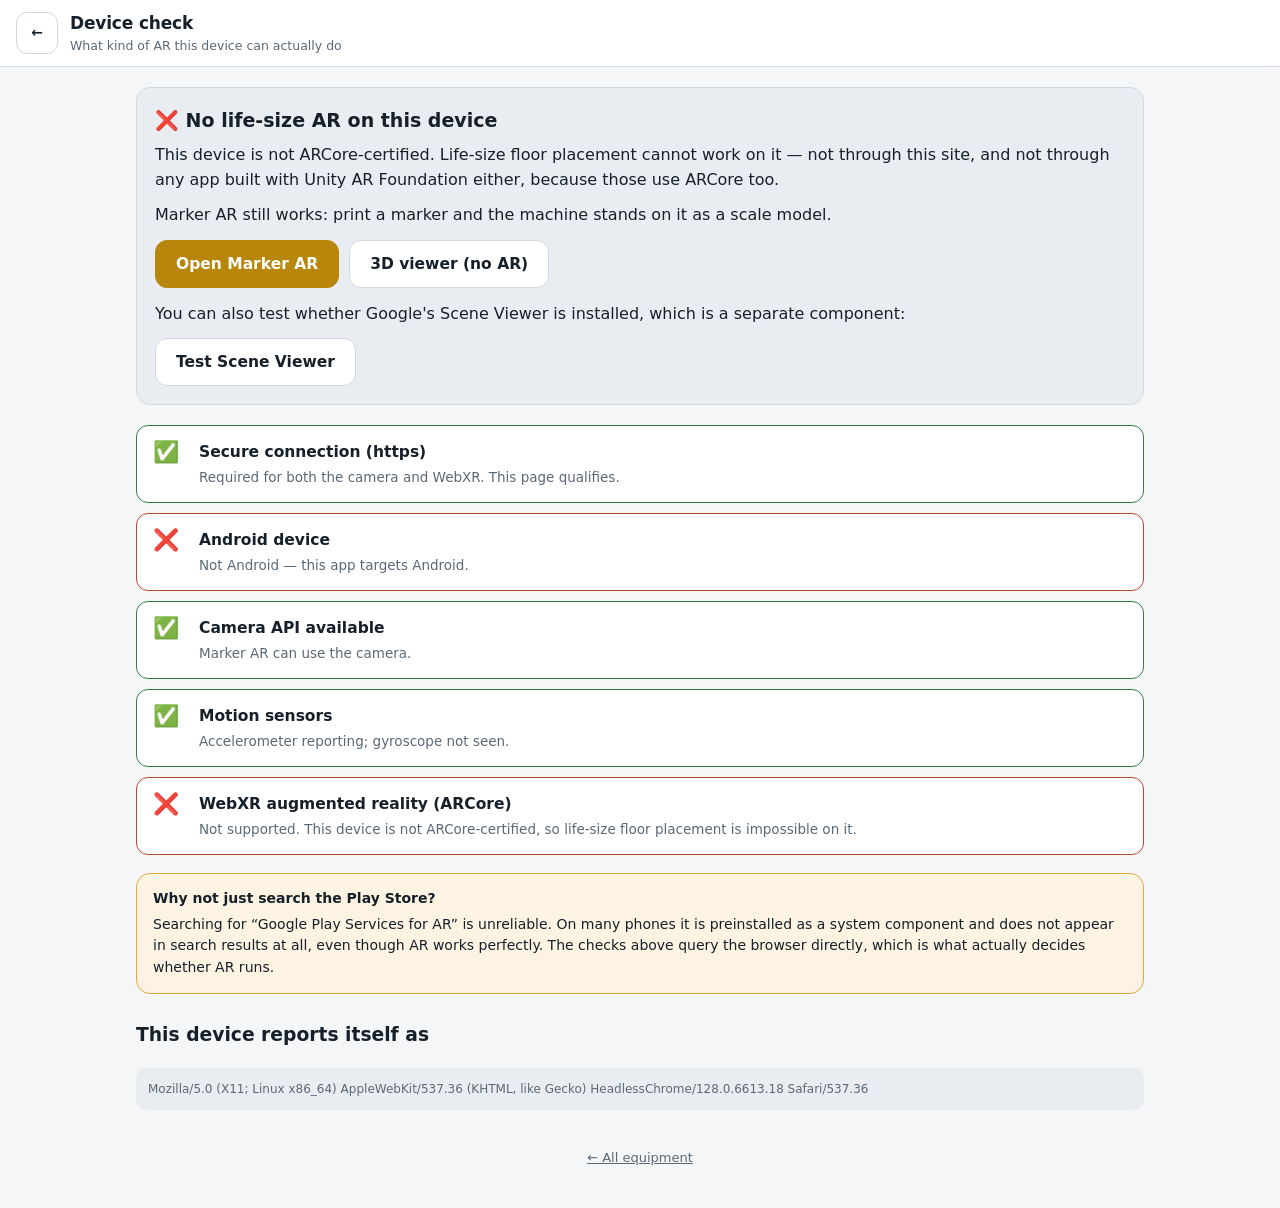
==== web/check.html @ da91e5fd "Add a device capability check page Searching the Play Store for 'Google Play Services for AR' gives " ====
<!doctype html>
<html lang="en">
<head>
<meta charset="utf-8">
<meta name="viewport" content="width=device-width, initial-scale=1, viewport-fit=cover">
<title>Device check — Mining Equipment AR</title>
<meta name="theme-color" content="#f0b323">
<link rel="stylesheet" href="app.css">
<style>
  .result { display: grid; gap: 10px; margin: 18px 0; }
  .row {
    display: grid; grid-template-columns: 34px 1fr; gap: 12px;
    align-items: start; padding: 14px 16px;
    border: 1px solid var(--line); border-radius: 12px; background: var(--surface);
  }
  .row .mark { font-size: 21px; line-height: 1.2; }
  .row h3 { margin: 0 0 3px; font-size: 15.5px; }
  .row p { margin: 0; font-size: 13.5px; color: var(--muted); }
  .row.yes { border-color: #2e7d46; }
  .row.no  { border-color: #b4472e; }
  .verdict {
    padding: 18px; border-radius: 14px; margin: 20px 0;
    background: var(--surface-2); border: 1px solid var(--line);
  }
  .verdict h2 { margin: 0 0 8px; font-size: 19px; }
  .verdict p { margin: 0 0 10px; }
  .btnrow { display: flex; flex-wrap: wrap; gap: 10px; margin-top: 12px; }
  .b {
    display: inline-flex; align-items: center; justify-content: center;
    min-height: 48px; padding: 0 20px; border-radius: 12px;
    font-size: 15.5px; font-weight: 700; text-decoration: none;
    border: 1px solid var(--line); background: var(--surface); color: var(--text);
  }
  .b.main { background: var(--accent); color: var(--accent-ink); border-color: var(--accent); }
  .ua { font-size: 12px; color: var(--muted); word-break: break-all;
        background: var(--surface-2); padding: 12px; border-radius: 10px; }
</style>
</head>
<body>

<header class="topbar">
  <a class="iconbtn" href="index.html" aria-label="Back">←</a>
  <div class="grow">
    <h1>Device check</h1>
    <p class="sub">What kind of AR this device can actually do</p>
  </div>
</header>

<main class="wrap">
  <div class="verdict" id="verdict">
    <h2>Testing…</h2>
    <p>One moment.</p>
  </div>

  <div class="result" id="result"></div>

  <div class="note">
    <strong>Why not just search the Play Store?</strong>
    Searching for “Google Play Services for AR” is unreliable. On many phones
    it is preinstalled as a system component and does not appear in search
    results at all, even though AR works perfectly. The checks above query the
    browser directly, which is what actually decides whether AR runs.
  </div>

  <h3 style="margin-top:26px">This device reports itself as</h3>
  <p class="ua" id="ua"></p>
</main>

<footer>
  <a href="index.html">← All equipment</a>
</footer>

<script>
(function () {
  "use strict";

  var resultEl = document.getElementById("result");
  var verdictEl = document.getElementById("verdict");
  document.getElementById("ua").textContent = navigator.userAgent;

  var checks = [];

  function add(ok, title, detail) {
    checks.push({ ok: ok, title: title, detail: detail });
  }

  function draw() {
    resultEl.innerHTML = checks.map(function (c) {
      var cls = c.ok === null ? "" : (c.ok ? "yes" : "no");
      var mark = c.ok === null ? "—" : (c.ok ? "✅" : "❌");
      return '<div class="row ' + cls + '">' +
             '<div class="mark">' + mark + "</div>" +
             "<div><h3>" + c.title + "</h3><p>" + c.detail + "</p></div></div>";
    }).join("");
  }

  var ua = navigator.userAgent;
  var isAndroid = /Android/i.test(ua);
  var isChrome = /Chrome\//.test(ua) && !/EdgA|OPR|SamsungBrowser/.test(ua);
  var secure = window.isSecureContext;

  add(secure, "Secure connection (https)",
      secure ? "Required for both the camera and WebXR. This page qualifies."
             : "This page is on plain http, so the camera and WebXR are " +
               "blocked no matter what the hardware can do.");

  add(isAndroid, "Android device",
      isAndroid ? "Detected Android." : "Not Android — this app targets Android.");

  var hasCam = !!(navigator.mediaDevices && navigator.mediaDevices.getUserMedia);
  add(hasCam, "Camera API available",
      hasCam ? "Marker AR can use the camera."
             : "No camera API, so no AR of any kind.");

  add(null, "Motion sensors", "checking…");
  add(null, "WebXR augmented reality (ARCore)", "checking…");
  draw();

  // Motion sensors: needed for stable tracking of any kind.
  var motionIndex = 3;
  var gotMotion = false;
  function motionResult(ok, detail) {
    checks[motionIndex] = { ok: ok, title: "Motion sensors", detail: detail };
    draw();
  }
  if (typeof DeviceMotionEvent === "undefined") {
    motionResult(false, "No motion sensor API in this browser.");
  } else {
    var timer = setTimeout(function () {
      if (!gotMotion) {
        motionResult(null, "No readings within 2 seconds. On some devices " +
                     "permission is needed first; this is not conclusive.");
      }
    }, 2000);
    window.addEventListener("devicemotion", function handler(e) {
      if (gotMotion) return;
      gotMotion = true;
      clearTimeout(timer);
      var rot = e.rotationRate && (e.rotationRate.alpha !== null);
      motionResult(true, rot ? "Accelerometer and gyroscope are reporting."
                             : "Accelerometer reporting; gyroscope not seen.");
      window.removeEventListener("devicemotion", handler);
    });
  }

  // The decisive test: WebXR immersive-ar means ARCore is present and working.
  var xrIndex = 4;
  function finish(hasXR, detail) {
    checks[xrIndex] = {
      ok: hasXR, title: "WebXR augmented reality (ARCore)", detail: detail
    };
    draw();
    verdict(hasXR);
  }

  if (!navigator.xr) {
    finish(false, "This browser exposes no WebXR at all, which on Android " +
                  "means Google Play Services for AR is absent.");
  } else if (!navigator.xr.isSessionSupported) {
    finish(false, "WebXR is present but incomplete.");
  } else {
    navigator.xr.isSessionSupported("immersive-ar").then(function (ok) {
      finish(ok, ok ? "Supported. This device can place models on the floor at "
                    + "full size."
                    : "Not supported. This device is not ARCore-certified, so "
                    + "life-size floor placement is impossible on it.");
    }).catch(function () {
      finish(false, "The check failed, which in practice means unsupported.");
    });
  }

  function verdict(hasXR) {
    if (hasXR) {
      verdictEl.innerHTML =
        "<h2>✅ Full AR works on this device</h2>" +
        "<p>You can place a machine on the ground at true 1:1 and walk " +
        "around it. This is the device to use for the life-size demonstration.</p>" +
        '<div class="btnrow">' +
          '<a class="b main" href="viewer.html?m=dumper">Open the dumper</a>' +
          '<a class="b" href="viewer.html?m=shovel">Open the shovel</a>' +
        "</div>";
    } else {
      verdictEl.innerHTML =
        "<h2>❌ No life-size AR on this device</h2>" +
        "<p>This device is not ARCore-certified. Life-size floor placement " +
        "cannot work on it — not through this site, and not through any app " +
        "built with Unity AR Foundation either, because those use ARCore too.</p>" +
        "<p>Marker AR still works: print a marker and the machine stands on " +
        "it as a scale model.</p>" +
        '<div class="btnrow">' +
          '<a class="b main" href="marker.html">Open Marker AR</a>' +
          '<a class="b" href="viewer.html?m=dumper">3D viewer (no AR)</a>' +
        "</div>" +
        "<p style=\"margin-top:14px\">You can also test whether Google's " +
        "Scene Viewer is installed, which is a separate component:</p>" +
        '<div class="btnrow"><a class="b" id="sv" href="#">Test Scene Viewer</a></div>';

      var sv = document.getElementById("sv");
      if (sv) {
        sv.addEventListener("click", function (ev) {
          ev.preventDefault();
          var model = location.href.replace(/check\.html.*$/, "") + "models/dumper.glb";
          var fallback = location.href;
          location.href = "intent://arvr.google.com/scene-viewer/1.0?file=" +
            encodeURIComponent(model) + "&mode=ar_only" +
            "#Intent;scheme=https;package=com.google.android.googlequicksearchbox;" +
            "action=android.intent.action.VIEW;S.browser_fallback_url=" +
            encodeURIComponent(fallback) + ";end;";
        });
      }
    }
  }
})();
</script>
</body>
</html>
---- web/app.css ----
/* Mining equipment AR -- shared styles.
   Mobile-first: the primary device is a phone or 10" tablet held one-handed,
   often outdoors, sometimes in gloves. Large touch targets, high contrast,
   and a light theme by default because screens are read in daylight. */

:root {
  --bg: #f4f6f8;
  --surface: #ffffff;
  --surface-2: #e9edf1;
  --line: #cfd8e0;
  --text: #16202a;
  --muted: #5a6977;
  --accent: #b8860b;
  --accent-ink: #ffffff;
  --warn-bg: #fdf3e3;
  --warn-line: #e0a93c;
  --radius: 14px;
  --shadow: 0 1px 2px rgba(16, 32, 48, .08), 0 8px 24px rgba(16, 32, 48, .06);
}

@media (prefers-color-scheme: dark) {
  :root:not([data-theme="light"]) {
    --bg: #0f1419;
    --surface: #171d25;
    --surface-2: #212a34;
    --line: #2e3a46;
    --text: #e6edf3;
    --muted: #94a3b1;
    --accent: #f0b323;
    --accent-ink: #1a1203;
    --warn-bg: #2a2214;
    --warn-line: #8a6a1d;
    --shadow: 0 1px 2px rgba(0, 0, 0, .4), 0 8px 24px rgba(0, 0, 0, .3);
  }
}

:root[data-theme="dark"] {
  --bg: #0f1419;
  --surface: #171d25;
  --surface-2: #212a34;
  --line: #2e3a46;
  --text: #e6edf3;
  --muted: #94a3b1;
  --accent: #f0b323;
  --accent-ink: #1a1203;
  --warn-bg: #2a2214;
  --warn-line: #8a6a1d;
  --shadow: 0 1px 2px rgba(0, 0, 0, .4), 0 8px 24px rgba(0, 0, 0, .3);
}

* { box-sizing: border-box; }

html { -webkit-text-size-adjust: 100%; }

body {
  margin: 0;
  background: var(--bg);
  color: var(--text);
  font: 16px/1.55 system-ui, -apple-system, "Segoe UI", Roboto, sans-serif;
  overscroll-behavior-y: contain;
}

a { color: inherit; }

.wrap { max-width: 1040px; margin: 0 auto; padding: 0 16px; }

/* ---------------------------------------------------------------- header */

.topbar {
  position: sticky; top: 0; z-index: 20;
  display: flex; align-items: center; gap: 12px;
  padding: 10px 16px;
  background: color-mix(in srgb, var(--surface) 92%, transparent);
  backdrop-filter: blur(8px);
  border-bottom: 1px solid var(--line);
}

.topbar h1 { font-size: 17px; margin: 0; font-weight: 650; letter-spacing: -.01em; }
.topbar .sub { font-size: 12.5px; color: var(--muted); margin: 0; }
.topbar .grow { flex: 1; min-width: 0; }
.topbar .trunc { overflow: hidden; text-overflow: ellipsis; white-space: nowrap; }

.iconbtn {
  display: inline-flex; align-items: center; justify-content: center;
  min-width: 42px; height: 42px; padding: 0 12px;
  border: 1px solid var(--line); border-radius: 11px;
  background: var(--surface); color: var(--text);
  font-size: 14px; font-weight: 600; text-decoration: none;
  cursor: pointer;
}
.iconbtn:active { background: var(--surface-2); }

/* ---------------------------------------------------------------- catalog */

.hero { padding: 26px 0 8px; }
.hero h2 { font-size: 26px; line-height: 1.2; margin: 0 0 8px; letter-spacing: -.02em; }
.hero p { margin: 0; color: var(--muted); max-width: 62ch; }

.grid {
  display: grid; gap: 16px; padding: 18px 0 32px;
  grid-template-columns: repeat(auto-fit, minmax(290px, 1fr));
}

.card {
  display: block; text-decoration: none;
  background: var(--surface); border: 1px solid var(--line);
  border-radius: var(--radius); overflow: hidden; box-shadow: var(--shadow);
}
.card:active { transform: translateY(1px); }
.card img { display: block; width: 100%; aspect-ratio: 25 / 16; object-fit: cover; background: var(--surface-2); }
.card .body { padding: 14px 16px 16px; }
.card .tag {
  display: inline-block; font-size: 11px; font-weight: 700; letter-spacing: .07em;
  text-transform: uppercase; color: var(--accent);
  border: 1px solid color-mix(in srgb, var(--accent) 45%, transparent);
  border-radius: 999px; padding: 2px 9px; margin-bottom: 8px;
}
.card h3 { margin: 0 0 4px; font-size: 18px; letter-spacing: -.01em; }
.card .sub { margin: 0 0 10px; font-size: 13px; color: var(--muted); }
.card .meta { font-size: 12.5px; color: var(--muted); display: flex; gap: 14px; flex-wrap: wrap; }

.note {
  background: var(--warn-bg); border: 1px solid var(--warn-line);
  border-radius: var(--radius); padding: 14px 16px; margin: 0 0 24px;
  font-size: 14px;
}
.note strong { display: block; margin-bottom: 4px; }

/* ---------------------------------------------------------------- viewer */

model-viewer {
  display: block; width: 100%; height: 56vh; min-height: 320px;
  background: linear-gradient(180deg, var(--surface-2), var(--surface));
  --poster-color: transparent;
}

@media (min-width: 760px) { model-viewer { height: 60vh; } }

#ar-btn {
  position: absolute; left: 50%; transform: translateX(-50%); bottom: 16px;
  display: inline-flex; align-items: center; gap: 8px;
  padding: 13px 22px; border: none; border-radius: 999px;
  background: var(--accent); color: var(--accent-ink);
  font-size: 15.5px; font-weight: 700; cursor: pointer;
  box-shadow: 0 4px 18px rgba(0, 0, 0, .28);
}

.hotspot {
  width: 26px; height: 26px; border-radius: 50%;
  border: 2.5px solid #fff; background: var(--accent);
  box-shadow: 0 0 0 1.5px rgba(0, 0, 0, .35);
  cursor: pointer; padding: 0;
  --min-hotspot-opacity: 0.25;
}
.hotspot[data-selected="true"] { background: #fff; border-color: var(--accent); }
/* Captions only on the selected marker -- twenty labels at once is noise,
   especially on a phone held at arm's length in AR. */
.hotspot .caption {
  display: none;
  position: absolute; left: 34px; top: 50%; transform: translateY(-50%);
  white-space: nowrap; font-size: 12.5px; font-weight: 650;
  background: var(--surface); color: var(--text);
  border: 1px solid var(--line); border-radius: 8px;
  padding: 4px 9px; box-shadow: var(--shadow); pointer-events: none;
}
.hotspot[data-selected="true"] .caption { display: block; }

/* model-viewer adds data-visible only while the marker faces the camera
   (we opt in to that attribute in viewer.js). */
.hotspot:not([data-visible]) { display: none; }

.toolbar {
  display: flex; gap: 8px; overflow-x: auto; padding: 12px 16px;
  border-bottom: 1px solid var(--line); background: var(--surface);
  -webkit-overflow-scrolling: touch; scrollbar-width: none;
}
.toolbar::-webkit-scrollbar { display: none; }

.chip {
  flex: 0 0 auto; display: inline-flex; align-items: center; gap: 7px;
  padding: 9px 14px; border-radius: 999px;
  border: 1px solid var(--line); background: var(--bg); color: var(--text);
  font-size: 13.5px; font-weight: 600; cursor: pointer;
}
.chip[aria-pressed="true"] {
  background: var(--accent); color: var(--accent-ink);
  border-color: var(--accent);
}

.tabs {
  display: flex; gap: 2px; padding: 0 10px;
  border-bottom: 1px solid var(--line); background: var(--surface);
  position: sticky; top: 61px; z-index: 10;
}
.tab {
  flex: 1; padding: 13px 6px; border: none; background: none; cursor: pointer;
  color: var(--muted); font-size: 14.5px; font-weight: 650;
  border-bottom: 2.5px solid transparent;
}
.tab[aria-selected="true"] { color: var(--text); border-bottom-color: var(--accent); }

.panel { padding: 16px; }

.partlist { display: grid; gap: 8px; }
.part {
  display: grid; grid-template-columns: 1fr auto; align-items: center; gap: 10px;
  width: 100%; text-align: left; cursor: pointer;
  padding: 13px 14px; border: 1px solid var(--line); border-radius: 12px;
  background: var(--surface); color: var(--text); font: inherit;
}
.part[aria-expanded="true"] { border-color: var(--accent); background: var(--surface); }
.part .name { font-weight: 650; font-size: 15px; }
.part .arrow { color: var(--muted); font-size: 13px; }
.part .note {
  grid-column: 1 / -1; margin: 6px 0 0; padding: 0; border: 0; background: none;
  font-size: 14px; color: var(--muted); line-height: 1.5;
}

table.specs { width: 100%; border-collapse: collapse; font-size: 14.5px; }
table.specs th, table.specs td {
  text-align: left; padding: 11px 4px; border-bottom: 1px solid var(--line);
  vertical-align: top;
}
table.specs th { font-weight: 600; color: var(--muted); width: 46%; }

ul.safety { margin: 0; padding-left: 20px; }
ul.safety li { margin-bottom: 11px; font-size: 14.5px; }

.summary { margin: 0 0 18px; font-size: 15px; color: var(--muted); max-width: 70ch; }

.hint {
  margin-top: 18px; padding: 13px 15px; border-radius: 12px;
  background: var(--surface-2); font-size: 13.5px; color: var(--muted);
}
.hint strong { color: var(--text); }

.stage { position: relative; background: var(--surface); }

footer {
  padding: 26px 16px 40px; color: var(--muted); font-size: 13px;
  text-align: center;
}

/* Call-to-action inside the capability note. The Marker AR entry point has to
   be unmissable on a tablet -- it is the only route that works there. */
.note .cta {
  display: flex; flex-wrap: wrap; gap: 10px; margin-top: 14px;
}
.note .cta-main, .note .cta-alt {
  display: inline-flex; align-items: center; justify-content: center;
  min-height: 48px; padding: 0 20px; border-radius: 12px;
  font-size: 16px; font-weight: 700; text-decoration: none;
}
.note .cta-main { background: var(--accent); color: var(--accent-ink);
                  border: 1px solid var(--accent); }
.note .cta-alt  { background: var(--surface); color: var(--text);
                  border: 1px solid var(--line); }
.note .cta-main:active, .note .cta-alt:active { transform: translateY(1px); }
.note .warn { margin: 12px 0 0; font-size: 13.5px; }
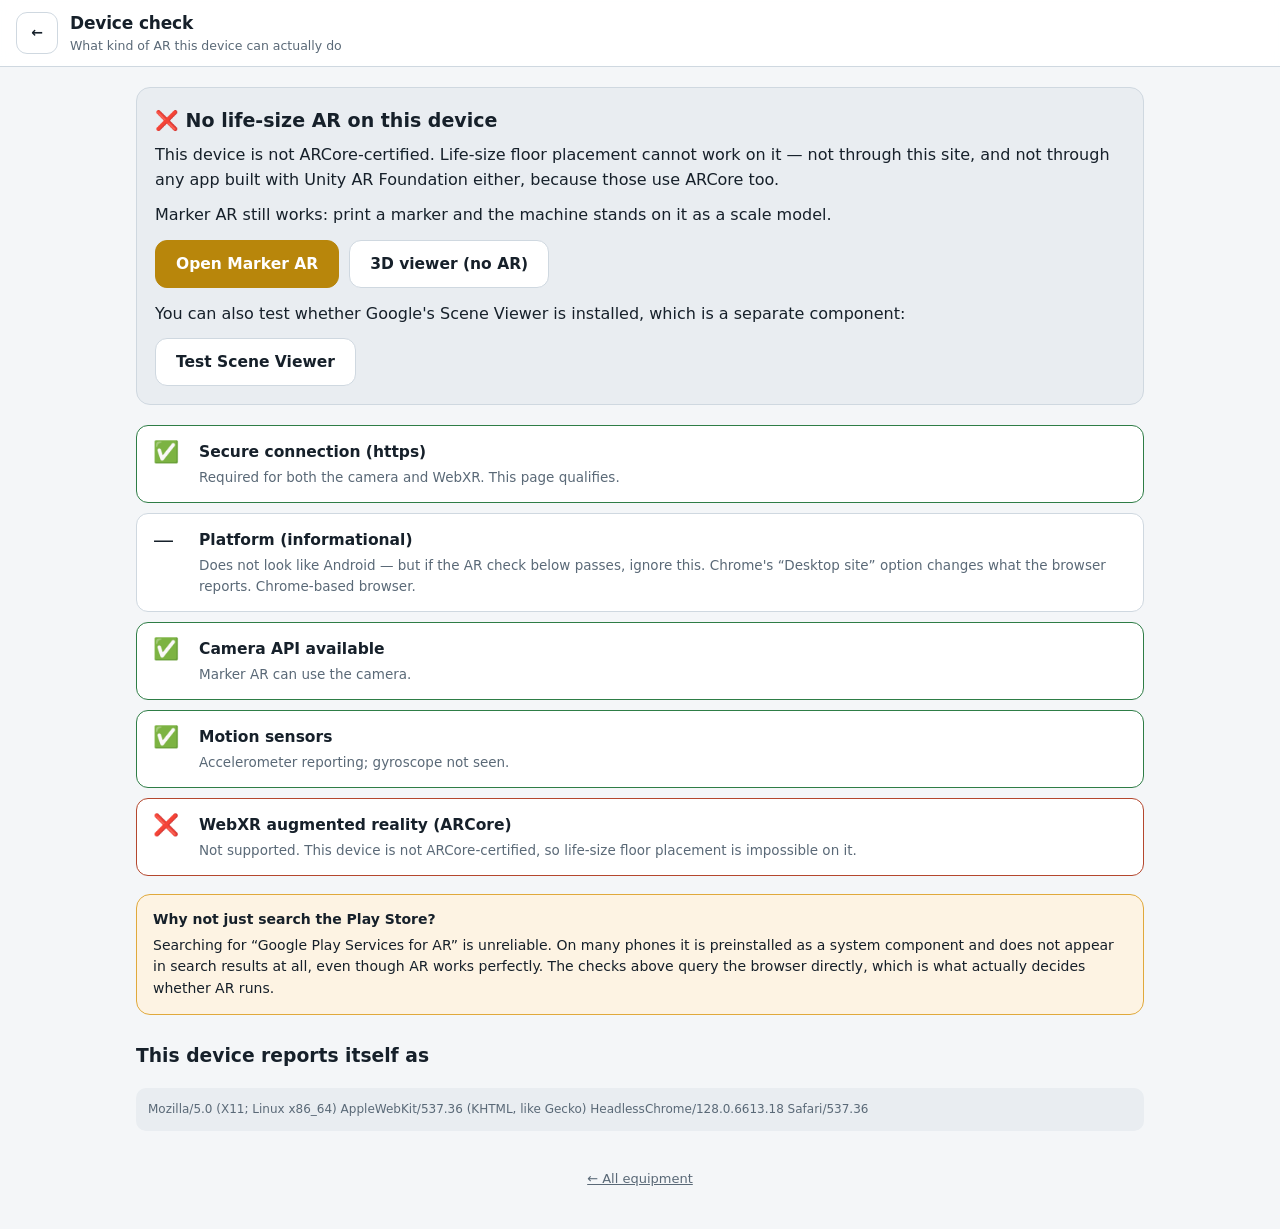
==== commit 4dbdcb6f: "Make the platform row informational, not pass/fail Reading the platform from the user agent is guess" ====
--- a/web/check.html
+++ b/web/check.html
@@ -104,8 +104,17 @@
              : "This page is on plain http, so the camera and WebXR are " +
                "blocked no matter what the hardware can do.");
 
-  add(isAndroid, "Android device",
-      isAndroid ? "Detected Android." : "Not Android — this app targets Android.");
+  // Informational only, never pass/fail. Reading the platform from the user
+  // agent is guesswork: Chrome's "Desktop site" toggle rewrites the UA while
+  // leaving the hardware untouched, so an Android tablet can report itself as
+  // a desktop and still do full AR. The WebXR check below is the real answer
+  // and overrules anything guessed here.
+  add(null, "Platform (informational)",
+      (isAndroid ? "Looks like Android."
+                 : "Does not look like Android — but if the AR check below " +
+                   "passes, ignore this. Chrome's “Desktop site” option " +
+                   "changes what the browser reports.") +
+      (isChrome ? " Chrome-based browser." : " Not a Chrome-based browser."));
 
   var hasCam = !!(navigator.mediaDevices && navigator.mediaDevices.getUserMedia);
   add(hasCam, "Camera API available",
